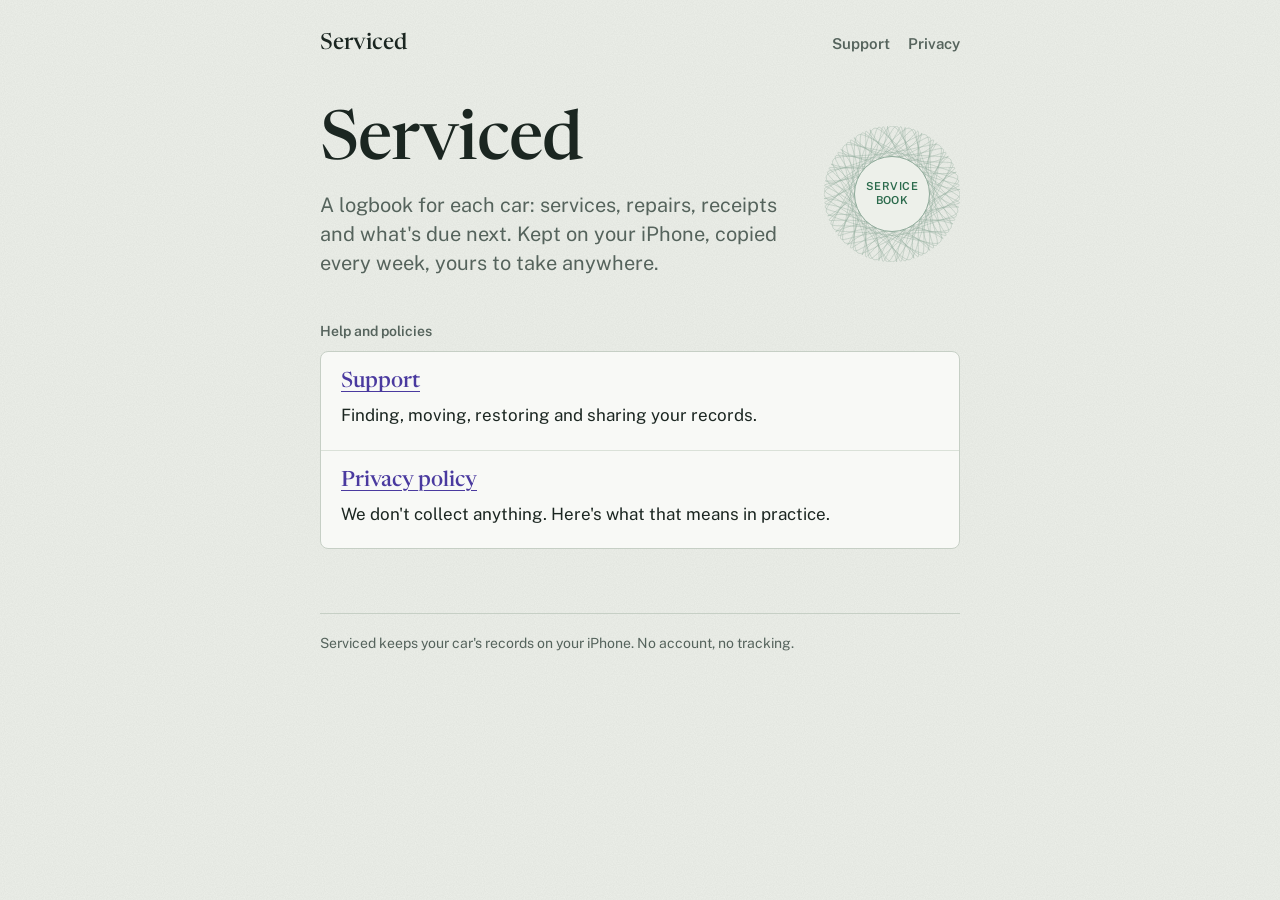
==== index.html @ 724553af "Serviced help and privacy pages Co-Authored-By: Claude Opus 5.5 <noreply@anthropic.com> Claude-Sessi" ====
<!doctype html>
<html lang="en">
<head>
  <meta charset="utf-8">
  <meta name="viewport" content="width=device-width, initial-scale=1">
  <title>Serviced</title>
  <meta name="description" content="A logbook for each car: services, repairs, receipts and what's due next, kept on your iPhone.">
  <link rel="preload" href="assets/fonts/NewsreaderDisplay-Medium.woff2" as="font" type="font/woff2" crossorigin>
  <link rel="stylesheet" href="assets/site.css">
</head>
<body>
  <div class="page">
    <header class="masthead">
      <a class="wordmark" href="./">Serviced</a>
      <nav aria-label="Pages">
        <a href="support/">Support</a>
        <a href="privacy/">Privacy</a>
      </nav>
    </header>

    <main>
      <div class="title">
        <div>
          <h1>Serviced</h1>
          <p class="lede">A logbook for each car: services, repairs, receipts and what's due next. Kept on your iPhone, copied every week, yours to take anywhere.</p>
        </div>
        <div class="seal" aria-hidden="true"><span>SERVICE<br>BOOK</span></div>
      </div>

      <h2 class="group">Help and policies</h2>
      <div class="sheet">
        <section class="row">
          <h3><a href="support/">Support</a></h3>
          <p>Finding, moving, restoring and sharing your records.</p>
        </section>
        <section class="row">
          <h3><a href="privacy/">Privacy policy</a></h3>
          <p>We don't collect anything. Here's what that means in practice.</p>
        </section>
      </div>
    </main>

    <footer>
      <span>Serviced keeps your car's records on your iPhone. No account, no tracking.</span>
    </footer>
  </div>
</body>
</html>
---- assets/site.css ----
/* Serviced pages: the app's paper-and-ink logbook, set for reading. Colors match Theme.swift. */

@font-face { font-family: "Newsreader Display"; src: url("fonts/NewsreaderDisplay-Medium.woff2") format("woff2"); font-weight: 500; font-display: swap; }
@font-face { font-family: "Newsreader"; src: url("fonts/Newsreader-Regular.woff2") format("woff2"); font-weight: 400; font-display: swap; }
@font-face { font-family: "Newsreader"; src: url("fonts/Newsreader-Italic.woff2") format("woff2"); font-weight: 400; font-style: italic; font-display: swap; }
@font-face { font-family: "Public Sans"; src: url("fonts/PublicSans-Regular.woff2") format("woff2"); font-weight: 400; font-display: swap; }
@font-face { font-family: "Public Sans"; src: url("fonts/PublicSans-SemiBold.woff2") format("woff2"); font-weight: 600; font-display: swap; }

:root {
  color-scheme: light dark;
  --paper: #edf0ea;
  --sheet: #f8f9f6;
  --rule: #c6cfc5;
  --rule-soft: #dae1d8;
  --ink: #1b2621;
  --ink-soft: #55635c;
  --violet: #4a3a9f;
  --green: #2b6a4c;
  --guilloche: #8faa9a;
  --grain-opacity: 0.05;
}

@media (prefers-color-scheme: dark) {
  :root {
    --paper: #141916;
    --sheet: #1c221f;
    --rule: #343d38;
    --rule-soft: #29312c;
    --ink: #e4ece6;
    --ink-soft: #a7b3ac;
    --violet: #a99bff;
    --green: #6fd3a3;
    --guilloche: #4c6b5b;
    --grain-opacity: 0.08;
  }
}

* { box-sizing: border-box; }

html { -webkit-text-size-adjust: 100%; }

body {
  margin: 0;
  overflow-wrap: break-word;
  background-color: var(--paper);
  color: var(--ink);
  font: 400 1.0625rem/1.6 "Public Sans", -apple-system, sans-serif;
  font-feature-settings: "tnum" 0;
}

/* Paper grain, as on the app's pages. */
body::before {
  content: "";
  position: fixed;
  inset: 0;
  pointer-events: none;
  opacity: var(--grain-opacity);
  background-image: url("data:image/svg+xml,%3Csvg xmlns='http://www.w3.org/2000/svg' width='160' height='160'%3E%3Cfilter id='n'%3E%3CfeTurbulence type='fractalNoise' baseFrequency='.9' numOctaves='2' stitchTiles='stitch'/%3E%3CfeColorMatrix values='0 0 0 0 0 0 0 0 0 0 0 0 0 0 0 0 0 0 1 0'/%3E%3C/filter%3E%3Crect width='160' height='160' filter='url(%23n)'/%3E%3C/svg%3E");
}

::selection { background: color-mix(in srgb, var(--violet) 24%, transparent); }

a { color: var(--violet); text-underline-offset: 0.18em; text-decoration-thickness: 1px; }
a:hover { text-decoration-thickness: 2px; }
:focus-visible { outline: 2px solid var(--violet); outline-offset: 3px; border-radius: 3px; }

.page {
  position: relative;
  max-width: 44rem;
  margin: 0 auto;
  padding: 0 16px 72px;
}

@media (min-width: 720px) {
  .page { padding: 0 32px 96px; }
}

.masthead {
  display: flex;
  align-items: baseline;
  justify-content: space-between;
  gap: 16px;
  padding: 22px 0 0;
}

.wordmark {
  font: 500 1.375rem/1 "Newsreader Display", Georgia, serif;
  color: var(--ink);
  text-decoration: none;
}

.masthead nav { display: flex; gap: 18px; }
.masthead nav a {
  font-weight: 600;
  font-size: 0.9375rem;
  color: var(--ink-soft);
  text-decoration: none;
  padding: 10px 0;
}
.masthead nav a[aria-current="page"] { color: var(--ink); box-shadow: inset 0 -2px var(--ink); }

/* Title with the seal beside it, like the Records tab. */
.title {
  display: grid;
  grid-template-columns: minmax(0, 1fr) auto;
  align-items: center;
  gap: 12px;
  margin-top: 44px;
}

h1 {
  margin: 0;
  font: 500 clamp(2.6rem, 9vw, 4.25rem)/0.98 "Newsreader Display", Georgia, serif;
  letter-spacing: -0.015em;
}

.lede {
  margin: 14px 0 0;
  font-size: clamp(1.0625rem, 2.6vw, 1.25rem);
  line-height: 1.45;
  color: var(--ink-soft);
  max-width: 30em;
}

.seal {
  position: relative;
  width: clamp(92px, 22vw, 136px);
  aspect-ratio: 1;
  display: grid;
  place-items: center;
  animation: stamp 520ms cubic-bezier(0.2, 0.9, 0.25, 1.2) 120ms both;
}
.seal::before {
  content: "";
  position: absolute;
  inset: 0;
  background: var(--guilloche);
  -webkit-mask: url("seal.svg") center / contain no-repeat;
  mask: url("seal.svg") center / contain no-repeat;
}
.seal span {
  position: relative;
  display: grid;
  place-items: center;
  width: 56%;
  aspect-ratio: 1;
  border-radius: 50%;
  background: var(--paper);
  border: 1px solid var(--guilloche);
  color: var(--green);
  font: 600 clamp(0.47rem, 1.5vw, 0.6875rem)/1.25 "Public Sans", sans-serif;
  letter-spacing: 0.04em;
  text-align: center;
}

@keyframes stamp {
  from { opacity: 0; transform: scale(1.18) rotate(-10deg); }
  to { opacity: 1; transform: none; }
}

@media (prefers-reduced-motion: reduce) {
  .seal { animation: none; }
}

h2 {
  margin: 56px 0 12px;
  font: 500 1.75rem/1.15 "Newsreader Display", Georgia, serif;
  letter-spacing: -0.005em;
}

.group {
  margin: 44px 0 10px;
  font: 600 0.875rem/1.4 "Public Sans", sans-serif;
  letter-spacing: 0;
  color: var(--ink-soft);
}

/* A sheet of rows, like the app's safety box. */
.sheet {
  background: var(--sheet);
  border: 1px solid var(--rule);
  border-radius: 8px;
}
.sheet > * + * { border-top: 1px solid var(--rule-soft); }

.row { padding: 18px 20px 20px; }
.row h3 {
  margin: 0 0 6px;
  font: 500 1.3125rem/1.25 "Newsreader Display", Georgia, serif;
}
.row p { margin: 0; }
.row p + p { margin-top: 10px; }

/* Three short facts at the top of the privacy policy. */
.fact {
  display: grid;
  gap: 4px;
  padding: 16px 20px;
}
.fact strong { font: 500 1.25rem/1.25 "Newsreader Display", Georgia, serif; }
.fact .detail { color: var(--ink-soft); font-size: 0.9375rem; line-height: 1.5; }

/* What you tap in the app, set apart from the sentence around it. */
.path { font-weight: 600; }

.prose p, .prose li { max-width: 38em; }
.prose ul { padding-left: 1.2em; }
.prose li + li { margin-top: 6px; }

.contact {
  margin-top: 56px;
  padding: 22px 20px;
  border-top: 1px solid var(--rule);
}
.contact h2 { margin-top: 0; }

footer {
  margin-top: 64px;
  padding-top: 18px;
  border-top: 1px solid var(--rule);
  font-size: 0.875rem;
  color: var(--ink-soft);
  display: flex;
  flex-wrap: wrap;
  gap: 8px 20px;
  justify-content: space-between;
}
footer a { color: var(--ink-soft); }

.updated { font-family: "Newsreader", Georgia, serif; font-style: italic; color: var(--ink-soft); margin-top: 18px; }
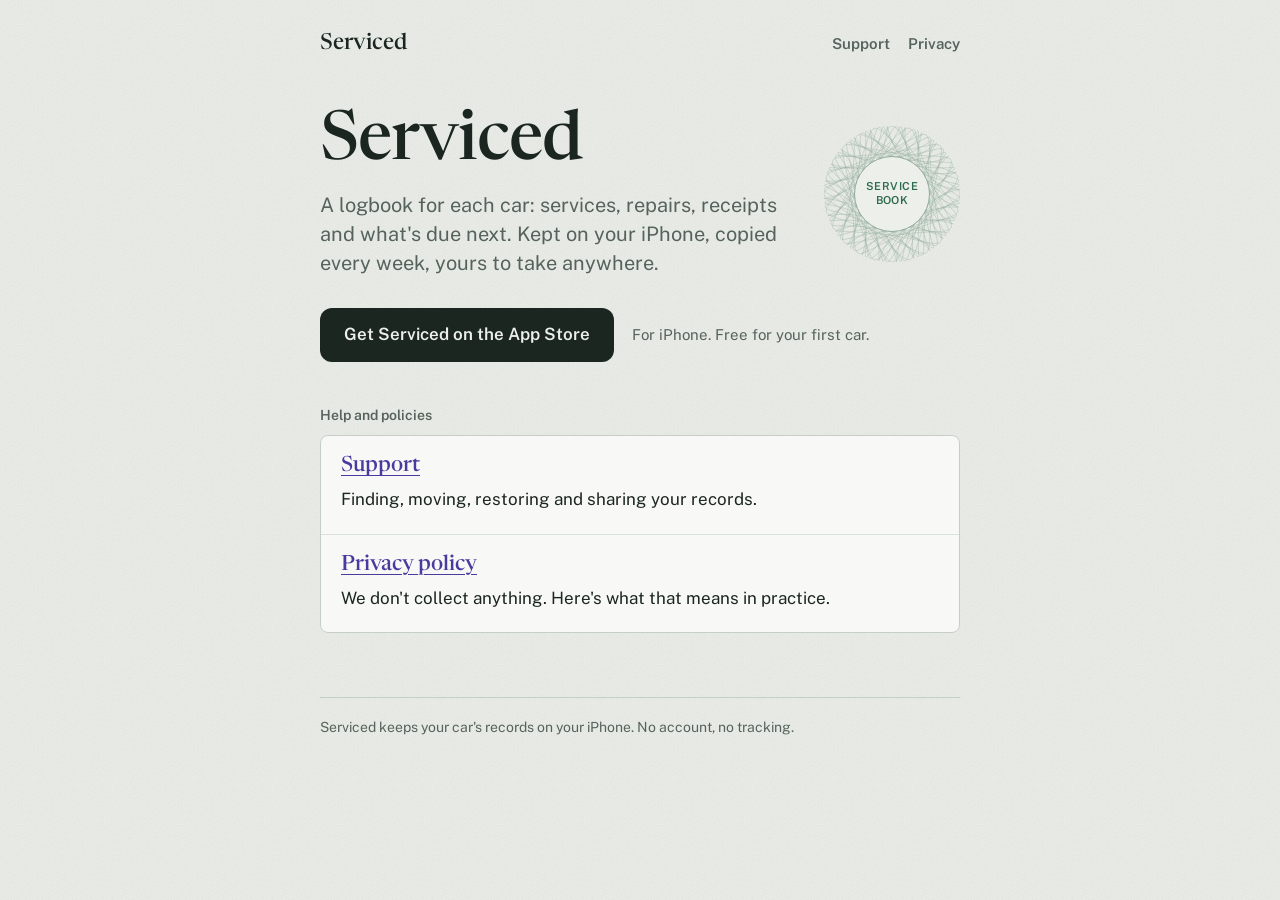
==== commit e199bcbf: "Link Serviced on the App Store The home page gets a button to the App Store listing, and every page " ====
--- a/index.html
+++ b/index.html
@@ -5,6 +5,7 @@
   <meta name="viewport" content="width=device-width, initial-scale=1">
   <title>Serviced</title>
   <meta name="description" content="A logbook for each car: services, repairs, receipts and what's due next, kept on your iPhone.">
+  <meta name="apple-itunes-app" content="app-id=6833724459">
   <link rel="preload" href="assets/fonts/NewsreaderDisplay-Medium.woff2" as="font" type="font/woff2" crossorigin>
   <link rel="stylesheet" href="assets/site.css">
 </head>
@@ -26,6 +27,10 @@
         </div>
         <div class="seal" aria-hidden="true"><span>SERVICE<br>BOOK</span></div>
       </div>
+      <p class="get">
+        <a class="store" href="https://apps.apple.com/app/id6833724459">Get Serviced on the App Store</a>
+        <span>For iPhone. Free for your first car.</span>
+      </p>
 
       <h2 class="group">Help and policies</h2>
       <div class="sheet">
--- a/assets/site.css
+++ b/assets/site.css
@@ -158,8 +158,37 @@
   to { opacity: 1; transform: none; }
 }
 
+/* The way to the App Store, drawn like the app's ink button. */
+.get {
+  display: flex;
+  flex-wrap: wrap;
+  align-items: center;
+  gap: 12px 18px;
+  margin: 30px 0 0;
+}
+.store {
+  display: inline-flex;
+  align-items: center;
+  justify-content: center;
+  min-height: 54px;
+  padding: 0 24px;
+  border-radius: 12px;
+  background: var(--ink);
+  color: var(--paper);
+  font-weight: 600;
+  text-decoration: none;
+  transition: transform 120ms ease, opacity 120ms ease;
+}
+.store:hover { opacity: 0.9; }
+.store:active { opacity: 0.85; transform: scale(0.98); }
+.get span { color: var(--ink-soft); font-size: 0.9375rem; }
+@media (max-width: 519px) {
+  .store { flex: 1 1 100%; }
+}
+
 @media (prefers-reduced-motion: reduce) {
   .seal { animation: none; }
+  .store { transition: none; }
 }
 
 h2 {
